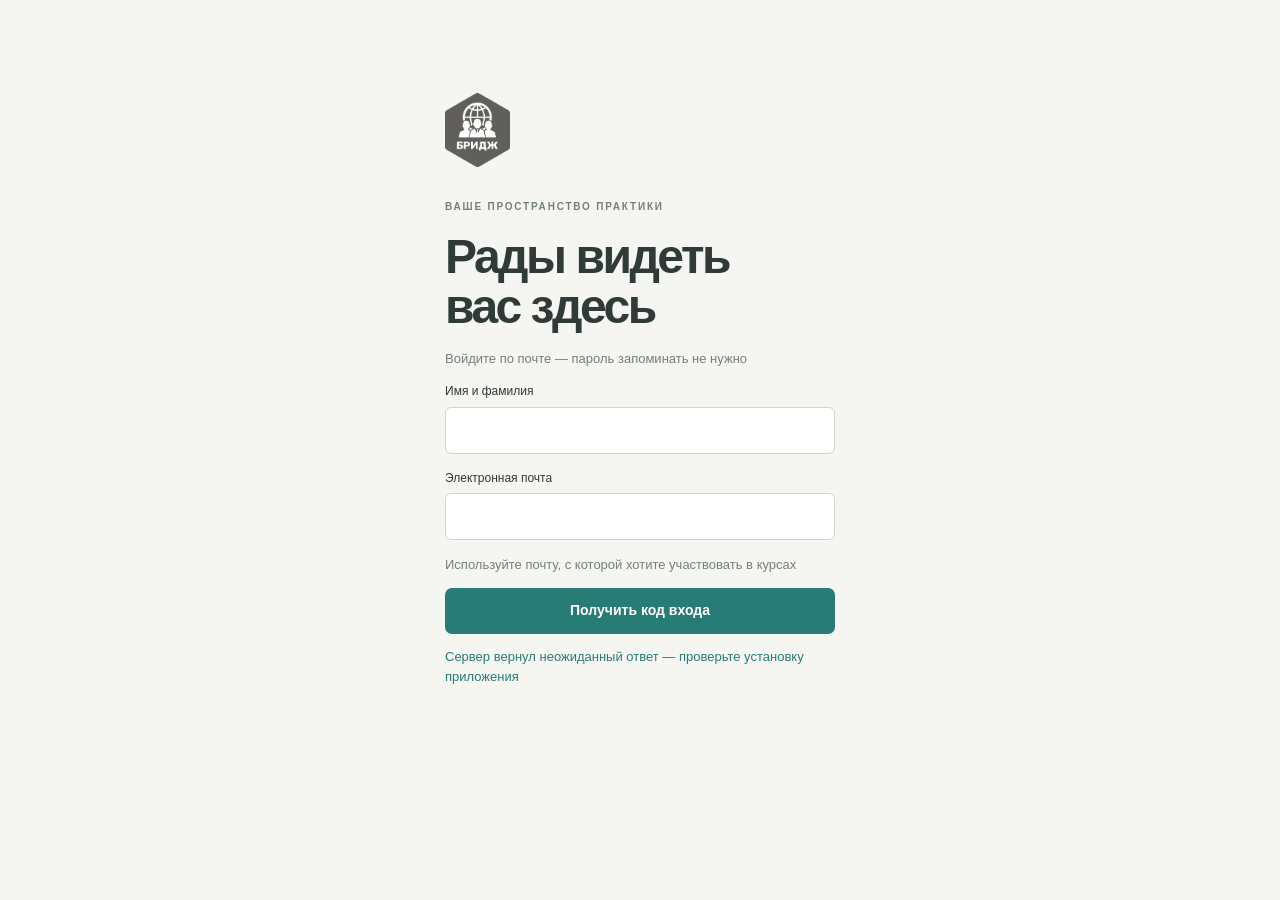
==== spaceweb/public_html/index.html @ fa69c521 "Prepare PHP MySQL learning cabinet for SpaceWeb with access controls and tests" ====
<!doctype html>
<html lang="ru">
<head><meta charset="utf-8"><meta name="viewport" content="width=device-width, initial-scale=1"><meta name="theme-color" content="#287c76"><title>БРИДЖ — пространство практики</title><link rel="stylesheet" href="style.css"><script src="app.js" defer></script></head>
<body>
<div class="app">
<aside class="sidebar"><a class="brand" href="#courses"><img src="assets/logo.webp" alt="БРИДЖ"><span>пространство<br>практики</span></a><div class="side-label">ВАШ КАБИНЕТ</div><nav aria-label="Основная навигация"><a href="#courses" class="active">▦ <span>Мои курсы</span><span class="nav-count" id="course-count">2</span></a><a href="#schedule">▤ <span>Расписание</span></a><a href="#collection">✧ <span>Моя коллекция</span></a><a href="#notifications">◌ <span>Уведомления</span><span class="nav-count" id="unread-count">0</span></a><a href="#organizer" id="admin-nav" hidden>⚙ <span>Организатор</span></a></nav><div class="side-note"><span class="tiny-star">✳</span><p>Знать — хорошо<br><strong>Брать в работу — лучше</strong></p></div><button class="profile" id="profile-button" aria-label="Изменить профиль"><span class="avatar">АС</span><span><strong id="profile-name">Александра</strong><small>Профиль · изменить</small></span></button></aside>
<main hidden id="workspace">
<header class="topbar"><span>Учиться · Пробовать · Меняться</span><div><span class="timezone">Екатеринбург · UTC+5</span><button class="icon-button" aria-label="Открыть уведомления" onclick="location.hash='notifications'">♧</button></div></header>
<div class="demo-bar"><span><b>Кабинет БРИДЖ</b> · ваши курсы и ответы сохраняются на сервере</span><button id="logout-button">Выйти</button></div>
<section class="welcome" aria-labelledby="welcome-title"><div><div class="eyebrow">ВАШЕ ПРОСТРАНСТВО РОСТА</div><h1 id="welcome-title">Из знаний —<br>в <span>действие</span></h1><p>Ваши курсы, маленькие открытия<br>и большие шаги вперёд. Всё здесь</p><a href="#schedule" id="nearest-lesson" class="button primary">К ближайшему занятию <span>↗</span></a></div><div class="hero-art"><span class="orbit orbit-one"></span><span class="orbit orbit-two"></span><span class="hero-sticker">НЕ ОБЫЧНЫЙ<br>УЧЕБНЫЙ КАБИНЕТ</span><img src="assets/hero.webp" alt="Странный жёлтый персонаж в больших очках"><span class="art-caption">Любопытство вам к лицу</span><span class="spark">✳</span></div></section>
<section class="stats" aria-label="Ваш прогресс"><div><span class="stat-icon">▦</span><strong id="stat-courses">2</strong><span>курса в работе</span></div><div><span class="stat-icon">↗</span><strong id="stat-attendance">0</strong><span>занятий посещено</span></div><div><span class="stat-icon">✧</span><strong id="stat-rewards">0</strong><span>персонажей в коллекции</span></div></section>
<section id="courses" class="section"><div class="section-heading"><div><div class="eyebrow">НЕ СТОИМ НА МЕСТЕ</div><h2>Мои курсы <span id="heading-count">02</span></h2></div><button class="button outline" id="join-button">＋ Добавить курс</button></div><div class="course-grid" id="course-grid"></div></section>
<section id="schedule" class="section"><div class="section-heading"><div><div class="eyebrow">ВСТРЕЧАЕМСЯ И ПРАКТИКУЕМ</div><h2>Расписание</h2></div><label class="sr-only" for="course-filter">Выберите курс</label><select id="course-filter"></select></div><div class="schedule-layout"><div id="lesson-list" class="lesson-list"></div><aside class="attendance-note"><span class="eyebrow">КАК ЭТО РАБОТАЕТ</span><h3>Были на занятии?<br>Дайте знать</h3><p>Отметьтесь во время встречи: выберите «очно» или «онлайн». После — поделитесь тем, что берёте в работу</p><div class="note-bottom"><span>Маленькая рефлексия<br>Большая польза</span><img src="assets/observer.webp" alt="Любопытный оранжевый наблюдатель"></div></aside></div></section>
<section id="collection" class="collection section"><div class="section-heading"><div><div class="eyebrow">СТРАННЫЕ. ЗАТО ВАШИ</div><h2>Коллекция открытий</h2></div><span class="pill" id="collection-count">0 открыто</span></div><p class="section-intro">Берите знания в работу — забирайте необычных спутников. Кто попадётся следующим?</p><div id="reward-grid" class="reward-grid"></div><div class="milestones"><span>✦ Отзыв → персонаж</span><span>✦ 5 занятий подряд → редкий</span><span>✦ Онлайн и очно → свои герои</span></div></section>
<section id="notifications" class="section"><div class="section-heading"><h2>Уведомления</h2><button class="text-button" id="read-all">Прочитать все</button></div><div id="notification-list"></div></section>
<section id="organizer" class="section organizer" hidden><div class="section-heading"><div><div class="eyebrow">КАБИНЕТ ОРГАНИЗАТОРА</div><h2>Всё под рукой</h2></div><div class="button-row"><button class="button outline" id="new-course">＋ Курс</button><button class="button outline" id="new-lesson">＋ Занятие</button><button class="button primary" id="export-button">Скачать Excel ↓</button></div></div><p class="section-intro">Управляйте курсами, проверяйте задания и отвечайте студентам — этот раздел доступен только организатору</p><div id="admin-courses"></div><div class="table-wrap"><table><thead><tr><th>Студент / занятие</th><th>Посещение</th><th>Домашнее задание</th><th>Действия</th></tr></thead><tbody id="admin-table"></tbody></table></div><div id="admin-feedback"></div><div class="telegram-note">Уведомления в Telegram отправляются через настроенный на хостинге обработчик</div></section>
<footer><a class="footer-brand" href="#">БРИДЖ<span>Обучение с характером</span></a><span>Учебный кабинет · время Екатеринбурга</span></footer>
</main></div><section id="login-screen" class="login-screen"><img src="assets/logo.webp" alt="БРИДЖ"><div class="eyebrow">ВАШЕ ПРОСТРАНСТВО ПРАКТИКИ</div><h1>Рады видеть<br>вас здесь</h1><p>Войдите по почте — пароль запоминать не нужно</p><form id="login-form"><label class="field">Имя и фамилия<input name="name" required maxlength="100" autocomplete="name"></label><label class="field">Электронная почта<input name="email" type="email" required maxlength="190" autocomplete="email"></label><p class="form-hint">Используйте почту, с которой хотите участвовать в курсах</p><button class="button primary">Получить код входа</button><p id="login-status" role="status"></p></form></section>
<dialog id="modal"><div class="modal-header"><h2 id="modal-title"></h2><button class="icon-button" id="close-modal" aria-label="Закрыть окно">✕</button></div><div id="modal-content"></div></dialog><div id="toast" role="status" aria-live="polite"></div>
</body></html>
---- spaceweb/public_html/style.css ----
:root{--bg:#f5f5f2;--paper:#fff;--ink:#303b39;--muted:#74807b;--line:#e0e4dd;--teal:#287c76;--lime:#dfe9c9;--dark:#303b38}*{box-sizing:border-box}html{scroll-behavior:smooth;scroll-padding-top:25px}body{margin:0;background:var(--bg);color:var(--ink);font-family:Arial,Helvetica,sans-serif;font-size:14px;line-height:1.55}button,input,textarea,select{font:inherit}button,a,select{-webkit-tap-highlight-color:transparent}button,a{touch-action:manipulation}button{cursor:pointer}a{color:inherit;text-decoration:none}button:focus-visible,a:focus-visible,input:focus-visible,select:focus-visible,textarea:focus-visible{outline:3px solid #78bcb5;outline-offset:3px}button:disabled{cursor:not-allowed;opacity:.5}.app{max-width:1600px;margin:auto;display:grid;grid-template-columns:225px minmax(0,1fr)}.sidebar{background:#fbfcf8;border-right:1px solid var(--line);padding:36px 22px;height:100vh;position:sticky;top:0;display:flex;flex-direction:column}.brand{display:flex;align-items:center;gap:12px;margin-bottom:65px}.brand img{width:55px;height:65px;object-fit:contain}.brand span{font-size:11px;line-height:1.4;color:var(--muted)}.side-label,.eyebrow{font-size:10px;font-weight:700;letter-spacing:1.8px;color:var(--muted)}.side-label{padding-left:12px;margin-bottom:16px}nav{display:grid;gap:7px}nav a{padding:13px 12px;border-radius:9px;display:flex;align-items:center;gap:11px;color:#6e7974}nav a:hover,nav a.active{background:#e8eeE4;color:var(--teal)}.nav-count{font-size:10px;border-radius:5px;background:#fff;padding:0 5px;margin-left:auto}.side-note{margin-top:auto;padding:35px 12px;color:var(--muted);font-size:12px}.tiny-star{font-size:35px;color:var(--teal)}.side-note strong{color:var(--ink);font-weight:500}.profile{background:none;border:0;border-top:1px solid var(--line);padding:22px 0 0;display:flex;gap:10px;text-align:left;align-items:center}.avatar{background:#e9e7dc;border-radius:50%;padding:9px;font-size:11px}.profile strong{font-size:12px}.profile small{display:block;color:var(--muted);font-size:9px}main{padding:0 48px;min-width:0}.topbar{height:83px;display:flex;align-items:center;justify-content:space-between;border-bottom:1px solid var(--line);font-size:11px;color:var(--muted)}.topbar>div{display:flex;align-items:center;gap:18px}.icon-button{border:1px solid var(--line);background:transparent;width:36px;height:36px;border-radius:50%;font-size:17px}.demo-bar{margin-top:16px;display:flex;gap:10px;justify-content:space-between;align-items:center;font-size:10px;color:#64716b}.demo-bar button{border:0;background:none;color:var(--teal);font-size:10px;white-space:nowrap}.welcome{margin-top:30px;display:grid;grid-template-columns:1fr 1fr;min-height:330px;border-radius:17px;background:#eaece3;overflow:hidden}.welcome>div:first-child{padding:35px 0 34px 35px;z-index:1}h1{font-size:57px;line-height:1.03;letter-spacing:-2.5px;margin:18px 0}h1 span{font-weight:400;color:var(--teal)}.welcome p{font-size:13px;color:#788177;margin-bottom:24px}.button{min-height:42px;padding:11px 17px;display:inline-flex;align-items:center;justify-content:center;gap:18px;border-radius:7px;border:1px solid transparent;font-weight:600;font-size:11px;transition:.15s}.button:hover{transform:translateY(-1px);filter:brightness(.96)}.primary{background:var(--teal);color:white}.outline{border-color:#cbd2c6;background:transparent}.hero-art{position:relative;min-width:0;display:flex;align-items:flex-end;justify-content:center;isolation:isolate}.hero-art img{height:315px;max-width:90%;object-fit:contain;position:relative;z-index:1;transform:rotate(-6deg)}.orbit{position:absolute;width:280px;height:280px;border:1px solid #c8cec0;border-radius:50%;top:35px;left:50%;transform:translateX(-50%)}.orbit-two{width:330px;height:180px;top:105px;transform:translateX(-50%) rotate(-28deg)}.hero-sticker{position:absolute;top:36px;right:22px;transform:rotate(10deg);background:var(--lime);padding:10px 13px;font-size:8px;font-weight:bold;letter-spacing:1px;z-index:2;border:1px solid #c1caa7;border-radius:4px}.art-caption{position:absolute;bottom:24px;left:0;z-index:2;background:white;padding:8px 12px;transform:rotate(-7deg);font-size:9px;border-radius:4px}.spark{position:absolute;left:30px;top:50px;font-size:48px;color:var(--teal)}.stats{display:grid;grid-template-columns:repeat(3,1fr);gap:15px;padding:23px 0;border-bottom:1px solid var(--line)}.stats>div{display:flex;gap:12px;align-items:center;border-right:1px solid var(--line);padding-left:15px}.stats>div:last-child{border:0}.stat-icon{background:#e7ece1;color:var(--teal);padding:6px 10px;border-radius:9px;font-size:20px}.stats strong{font-size:22px;font-weight:500}.stats>div>span:last-child{font-size:10px;color:var(--muted);max-width:100px}.section{padding-top:40px;scroll-margin-top:15px}.section-heading{display:flex;justify-content:space-between;align-items:center;gap:15px;margin-bottom:20px}.section-heading h2{margin:6px 0 0;font-size:25px;letter-spacing:-.7px;font-weight:600}.section-heading h2 span{color:#a3ada3;font-size:15px;vertical-align:top;margin-left:7px}.course-grid{display:grid;grid-template-columns:repeat(2,minmax(0,1fr));gap:18px}.course-card{background:var(--paper);border:1px solid var(--line);border-radius:12px;overflow:hidden}.course-visual{position:relative;height:132px;background:#dce7df;overflow:hidden;padding:19px 23px}.course-visual.sand{background:#e8e3d6}.course-visual img{height:170px;position:absolute;right:18px;top:16px;transform:rotate(9deg)}.course-visual:before{content:'';position:absolute;width:170px;height:170px;border:1px solid #c0cec3;border-radius:50%;right:-10px;top:-30px}.course-tag{background:#ffffffb3;font-size:8px;letter-spacing:1px;padding:5px 8px;border-radius:4px;position:relative}.course-number{font-size:47px;font-weight:400;line-height:1;color:#6d877b;margin-top:17px;opacity:.5}.course-body{padding:21px 23px}.course-body h3{font-size:18px;line-height:1.3;max-width:240px;margin:0 0 8px;letter-spacing:-.3px}.course-body p{color:var(--muted);font-size:10px}.progress-line{height:4px;background:#edf0e8;border-radius:4px;margin:18px 0 8px}.progress-line span{height:100%;background:var(--teal);display:block;border-radius:4px}.progress-caption{display:flex;justify-content:space-between;font-size:9px;color:var(--muted)}.course-footer{border-top:1px solid var(--line);margin-top:18px;padding-top:15px;display:flex;justify-content:space-between;align-items:center;font-size:10px}.course-footer button{border:0;background:none;color:var(--teal);font-weight:bold}.schedule-layout{display:grid;grid-template-columns:1fr 245px;gap:20px}.lesson-list{display:grid;align-content:start;gap:10px}.lesson-row{display:grid;grid-template-columns:51px 1fr auto;gap:14px;align-items:center;padding:17px 15px;background:white;border:1px solid var(--line);border-radius:10px;cursor:pointer;text-align:left;width:100%;color:var(--ink)}.lesson-row:hover{border-color:#7fa99c}.date-box{text-align:center;line-height:1.15}.date-box strong{font-size:25px;font-weight:500;display:block}.date-box span{font-size:9px;color:var(--muted)}.lesson-title{font-size:12px;font-weight:600;display:block}.lesson-meta{display:block;color:var(--muted);font-size:9px;margin-top:5px}.lesson-state{color:var(--teal);font-size:9px;text-align:right}.attendance-note{background:#303b38;color:white;border-radius:12px;padding:23px 21px;overflow:hidden}.attendance-note .eyebrow{color:#a4b8ad;font-size:8px}.attendance-note h3{font-size:22px;line-height:1.2;font-weight:500;margin:15px 0}.attendance-note p{font-size:11px;color:#bac8c1;max-width:210px}.note-bottom{display:flex;align-items:flex-end;justify-content:space-between;margin-top:25px;font-size:9px;color:#b8c6bf;height:91px}.note-bottom img{height:135px;margin-bottom:-24px;transform:rotate(9deg)}select,input,textarea{border:1px solid #cfd6cd;border-radius:6px;background:white;padding:10px 12px;color:var(--ink);max-width:100%}select{font-size:11px}.section-intro{font-size:12px;color:var(--muted);margin-top:-5px}.collection{margin-top:35px;padding:27px;border:1px solid var(--line);border-radius:12px;background:#eeefe8}.collection .section-heading{margin-bottom:12px}.pill{font-size:10px;background:white;padding:6px 10px;border-radius:20px}.reward-grid{display:grid;grid-template-columns:repeat(4,minmax(0,1fr));gap:12px;margin:25px 0}.reward-card{text-align:center;background:#ffffffa3;border:1px solid #e0e3d7;border-radius:9px;padding:14px 7px}.reward-card img{height:83px;max-width:100%;object-fit:contain}.reward-card.locked img{filter:grayscale(1);opacity:.25}.reward-card strong{display:block;font-size:10px;margin-top:10px}.reward-card small{font-size:8px;color:var(--muted)}.milestones{border-top:1px solid #d9dece;padding-top:15px;display:flex;gap:18px;font-size:9px;color:#6b786c;flex-wrap:wrap}.text-button{border:0;background:none;color:var(--teal);font-size:11px;padding:6px}.notification{padding:15px;border:1px solid var(--line);background:white;border-radius:9px;margin-bottom:8px;font-size:12px}.notification.unread{border-left:3px solid var(--teal)}.empty{border:1px dashed #cbd3c7;border-radius:10px;padding:22px;color:var(--muted);font-size:12px}.organizer{padding-bottom:35px}.button-row{display:flex;gap:8px;flex-wrap:wrap}.table-wrap{overflow:auto;background:white;border:1px solid var(--line);border-radius:9px}table{border-collapse:collapse;width:100%;font-size:11px;min-width:580px}th,td{text-align:left;padding:14px;border-bottom:1px solid var(--line)}th{font-size:9px;color:var(--muted);background:#fafbf7}td small{display:block;color:var(--muted)}td select{padding:5px;font-size:10px}.telegram-note{font-size:10px;color:var(--muted);margin-top:18px}.admin-review{border:1px solid var(--line);background:white;border-radius:9px;padding:18px;margin-top:15px}.admin-review h4{margin:0 0 10px}.admin-review p{white-space:pre-wrap;font-size:12px}.answer-form{display:flex;gap:8px;margin-top:12px}.answer-form input{flex:1;min-width:0}footer{border-top:1px solid var(--line);padding:25px 0;display:flex;justify-content:space-between;align-items:center;font-size:9px;color:var(--muted)}.footer-brand{font-weight:bold;color:var(--ink);font-size:17px}.footer-brand span{display:block;font-weight:400;font-size:9px;color:var(--muted)}dialog{border:0;border-radius:15px;padding:26px;width:min(760px,94vw);max-height:90dvh;overflow:auto;color:var(--ink);box-shadow:0 20px 100px #132a2a33}dialog::backdrop{background:#20363299;backdrop-filter:blur(4px)}.modal-header{display:flex;align-items:flex-start;justify-content:space-between;gap:15px}.modal-header h2{font-size:24px;line-height:1.2;margin:0 0 20px}.field{display:grid;gap:6px;margin-bottom:15px;font-size:12px}.field input,.field textarea,.field select{width:100%}textarea{min-height:95px;resize:vertical}.form-grid{display:grid;grid-template-columns:1fr 1fr;gap:0 15px}.form-hint{color:var(--muted);font-size:11px}.lesson-banner{display:flex;align-items:center;justify-content:space-between;background:#e9eee4;border-radius:10px;padding:18px;gap:15px;margin-bottom:18px}.lesson-banner img{height:95px;max-width:30%;object-fit:contain}.lesson-banner p{margin:5px 0;font-size:12px}.modal-section{border-top:1px solid var(--line);padding-top:20px;margin-top:22px}.modal-section h3{margin:0 0 12px;font-size:18px}.notice{background:#e8eee4;padding:12px;border-radius:7px;font-size:12px}.choices{display:grid;grid-template-columns:1fr 1fr;gap:10px;margin:12px 0}.choice{display:flex;align-items:center;gap:10px;border:2px solid var(--line);padding:14px;border-radius:9px;font-size:12px;cursor:pointer}.choice:has(input:checked){border-color:var(--teal);background:#edf5ef}.choice small{display:block;font-size:10px;color:var(--muted)}.choice input{accent-color:var(--teal);flex-shrink:0}fieldset{border:0;padding:0;margin:0}legend{font-size:13px;font-weight:600}.review-body{white-space:pre-wrap;font-size:12px}.reply{padding:12px;border-left:2px solid var(--teal);background:#f1f5ee;margin:10px 0;font-size:12px;white-space:pre-wrap}.success{color:var(--teal)}#toast{position:fixed;bottom:24px;left:50%;transform:translate(-50%,20px);background:var(--dark);color:white;padding:13px 20px;border-radius:8px;z-index:5;opacity:0;pointer-events:none;transition:.2s;max-width:90vw;font-size:12px}#toast.show{opacity:1;transform:translate(-50%,0)}.sr-only{position:absolute;width:1px;height:1px;overflow:hidden;clip:rect(0,0,0,0)}
@media(min-width:1450px){main{padding:0 65px}.welcome{min-height:390px}.hero-art img{height:365px}.welcome>div:first-child{padding-top:43px}h1{font-size:68px}}
@media(max-width:1100px){.app{grid-template-columns:185px 1fr}.sidebar{padding:25px 14px}main{padding:0 27px}.schedule-layout{grid-template-columns:1fr}.attendance-note{display:none}h1{font-size:49px}.hero-art img{height:285px}.hero-sticker{right:9px;font-size:7px}.spark{left:0}.stats>div{padding-left:0;gap:8px}.stats>div>span:last-child{font-size:9px}}
@media(max-width:760px){.app{display:block}.sidebar{height:auto;position:relative;padding:12px 18px;border:0;border-bottom:1px solid var(--line)}.brand{margin:0;gap:8px}.brand img{width:35px;height:41px}.brand span{font-size:9px}.side-label,.side-note,.profile{display:none}nav{display:flex;margin:13px -4px 0;gap:3px;overflow-x:auto}nav a{white-space:nowrap;font-size:10px;gap:5px;padding:9px 8px}nav a:last-child{margin-left:auto}.nav-count{display:none}main{padding:0 18px}.topbar{height:49px;font-size:9px}.topbar .icon-button{display:none}.timezone{font-size:8px}.demo-bar{font-size:9px;align-items:flex-start}.demo-bar button{font-size:9px;white-space:normal;min-width:75px}.welcome{margin-top:20px;min-height:296px;grid-template-columns:1.15fr 1fr}.welcome>div:first-child{padding:25px 0 25px 20px}.eyebrow{font-size:8px;letter-spacing:1.2px}h1{font-size:40px;letter-spacing:-1.6px}.welcome p{font-size:11px}.welcome .button{padding:10px 12px;font-size:10px;gap:9px}.hero-art img{height:218px;max-width:115%;margin-right:5px}.orbit{width:170px;height:210px;top:60px}.orbit-two{width:210px;height:120px;top:110px}.hero-sticker{top:34px;right:10px;font-size:6px;padding:7px;letter-spacing:.5px}.spark{left:2px;top:85px;font-size:30px}.art-caption{font-size:7px;left:-9px;bottom:16px;padding:6px}.stats{gap:7px;padding:17px 0}.stat-icon{display:none}.stats strong{font-size:23px}.stats>div{gap:7px}.stats>div>span:last-child{font-size:9px}.section{padding-top:29px}.section-heading{gap:8px;align-items:center}.section-heading h2{font-size:23px}.section-heading .button{font-size:10px;padding:9px 10px;gap:5px;min-height:38px}.course-grid{gap:12px}.course-visual{height:105px;padding:14px}.course-visual img{height:133px;right:0}.course-tag{font-size:6px;padding:4px}.course-number{font-size:35px;margin-top:14px}.course-body{padding:15px 13px}.course-body h3{font-size:15px}.course-body p{font-size:9px}.course-footer{font-size:8px;gap:5px}.course-footer button{font-size:9px}.course-footer>span{max-width:60px}.progress-caption{font-size:8px}.lesson-row{padding:14px 10px;gap:9px;grid-template-columns:39px 1fr auto}.lesson-title{font-size:11px}.lesson-state{font-size:8px;max-width:65px}.lesson-meta{font-size:8px}.date-box strong{font-size:23px}#course-filter{max-width:150px;font-size:10px}.collection{padding:20px 15px;margin-top:27px}.collection .section-heading h2{font-size:21px}.reward-grid{grid-template-columns:repeat(2,1fr)}.reward-card img{height:100px}.reward-card strong{font-size:11px}.reward-card small{font-size:9px}.milestones{font-size:9px;gap:9px}.section-intro{font-size:11px}.organizer .section-heading{align-items:flex-start;flex-direction:column}.organizer .button-row{width:100%}.organizer .button-row .button{flex:1}footer{gap:15px}.choices,.form-grid{grid-template-columns:1fr}dialog{padding:20px 16px}.modal-header h2{font-size:21px}.answer-form{flex-wrap:wrap}.hero-art{overflow:visible}.lesson-banner{padding:12px}}
@media(prefers-reduced-motion:reduce){html{scroll-behavior:auto}*{transition:none!important}}
.attendance-note{align-self:start;min-height:310px}
@media(max-width:760px){
 .welcome{display:block;position:relative;min-height:340px}
 .welcome>div:first-child{padding:25px 20px 32px;position:relative}
 .welcome h1{font-size:39px;max-width:100%;line-height:1.08}
 .welcome p{max-width:175px;font-size:11px;margin-top:18px;margin-bottom:25px}
 .hero-art{position:absolute;bottom:0;right:0;width:155px;height:185px}
 .hero-art img{height:185px;max-width:100%;margin:0;transform:rotate(-6deg)}
 .orbit{width:170px;height:170px;top:-40px}.orbit-two{width:190px;height:90px;top:0}
 .hero-sticker{top:-29px;right:9px}.spark{left:18px;top:-25px;font-size:26px}.art-caption{display:none}
 .profile{display:flex;position:absolute;right:18px;top:13px;border:0;padding:0;gap:0}.profile>span:last-child{display:none}.avatar{padding:11px}
 nav a{min-height:40px}.hero-art .hero-sticker{font-size:5px}
}
@media(max-width:360px){.welcome h1{font-size:33px}.hero-art{width:120px}.hero-art img{height:160px}.welcome .button{font-size:9px;padding:9px;gap:4px}.welcome p{max-width:150px}}
[hidden]{display:none!important}.login-screen{max-width:450px;margin:7vh auto;padding:30px}.login-screen>img{width:65px;margin-bottom:25px}.login-screen h1{font-size:48px}.login-screen p{color:var(--muted);font-size:13px}.login-screen input{font-size:16px}.login-screen .button{width:100%;font-size:14px}.login-screen #login-status{color:var(--teal)}.admin-course-line{display:flex;gap:15px;justify-content:space-between;background:white;border:1px solid var(--line);border-radius:8px;padding:14px;margin:10px 0}.admin-course-line small{display:block;color:var(--muted)}.public-review{background:#f3f5f0;border-radius:8px;padding:15px;margin-top:14px}.outbox-warning{color:#886b28}.sidebar.auth-sidebar{display:none}.app:has(.auth-sidebar){display:block}.app:has(.auth-sidebar) main{display:none!important}#toast{white-space:pre-line}
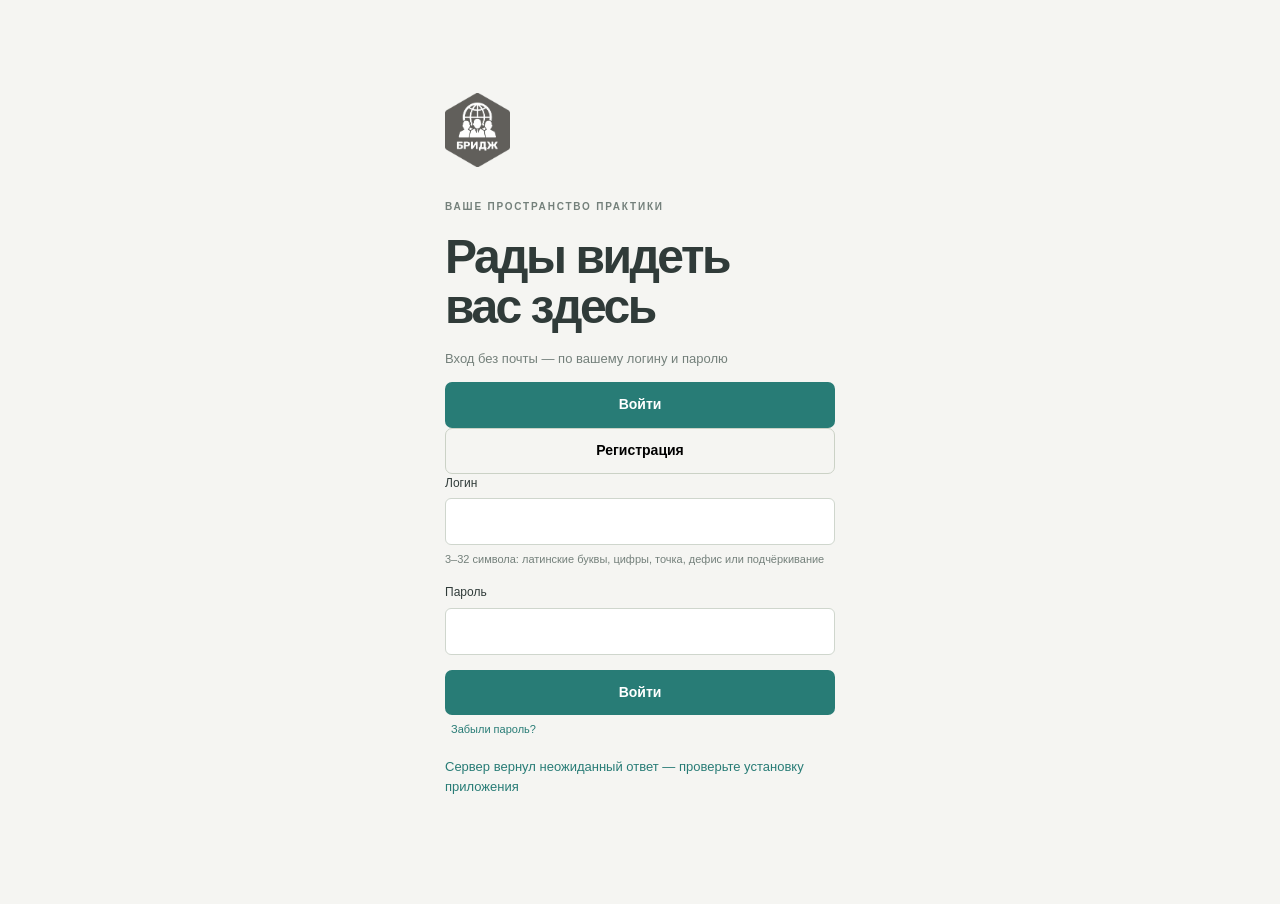
==== commit ae2a2fb3: "Replace email sign-in with passwords and secure recovery codes" ====
--- a/spaceweb/public_html/index.html
+++ b/spaceweb/public_html/index.html
@@ -15,6 +15,6 @@
 <section id="notifications" class="section"><div class="section-heading"><h2>Уведомления</h2><button class="text-button" id="read-all">Прочитать все</button></div><div id="notification-list"></div></section>
 <section id="organizer" class="section organizer" hidden><div class="section-heading"><div><div class="eyebrow">КАБИНЕТ ОРГАНИЗАТОРА</div><h2>Всё под рукой</h2></div><div class="button-row"><button class="button outline" id="new-course">＋ Курс</button><button class="button outline" id="new-lesson">＋ Занятие</button><button class="button primary" id="export-button">Скачать Excel ↓</button></div></div><p class="section-intro">Управляйте курсами, проверяйте задания и отвечайте студентам — этот раздел доступен только организатору</p><div id="admin-courses"></div><div class="table-wrap"><table><thead><tr><th>Студент / занятие</th><th>Посещение</th><th>Домашнее задание</th><th>Действия</th></tr></thead><tbody id="admin-table"></tbody></table></div><div id="admin-feedback"></div><div class="telegram-note">Уведомления в Telegram отправляются через настроенный на хостинге обработчик</div></section>
 <footer><a class="footer-brand" href="#">БРИДЖ<span>Обучение с характером</span></a><span>Учебный кабинет · время Екатеринбурга</span></footer>
-</main></div><section id="login-screen" class="login-screen"><img src="assets/logo.webp" alt="БРИДЖ"><div class="eyebrow">ВАШЕ ПРОСТРАНСТВО ПРАКТИКИ</div><h1>Рады видеть<br>вас здесь</h1><p>Войдите по почте — пароль запоминать не нужно</p><form id="login-form"><label class="field">Имя и фамилия<input name="name" required maxlength="100" autocomplete="name"></label><label class="field">Электронная почта<input name="email" type="email" required maxlength="190" autocomplete="email"></label><p class="form-hint">Используйте почту, с которой хотите участвовать в курсах</p><button class="button primary">Получить код входа</button><p id="login-status" role="status"></p></form></section>
+</main></div><section id="login-screen" class="login-screen"><img src="assets/logo.webp" alt="БРИДЖ"><div class="eyebrow">ВАШЕ ПРОСТРАНСТВО ПРАКТИКИ</div><h1>Рады видеть<br>вас здесь</h1><p>Вход без почты — по вашему логину и паролю</p><div id="auth-tabs" class="auth-tabs"><button type="button" class="button outline" data-auth="login">Войти</button><button type="button" class="button outline" data-auth="register">Регистрация</button></div><form id="login-form"></form><button class="text-button" type="button" data-auth="recover">Забыли пароль?</button><p id="login-status" role="status"></p></section>
 <dialog id="modal"><div class="modal-header"><h2 id="modal-title"></h2><button class="icon-button" id="close-modal" aria-label="Закрыть окно">✕</button></div><div id="modal-content"></div></dialog><div id="toast" role="status" aria-live="polite"></div>
 </body></html>
